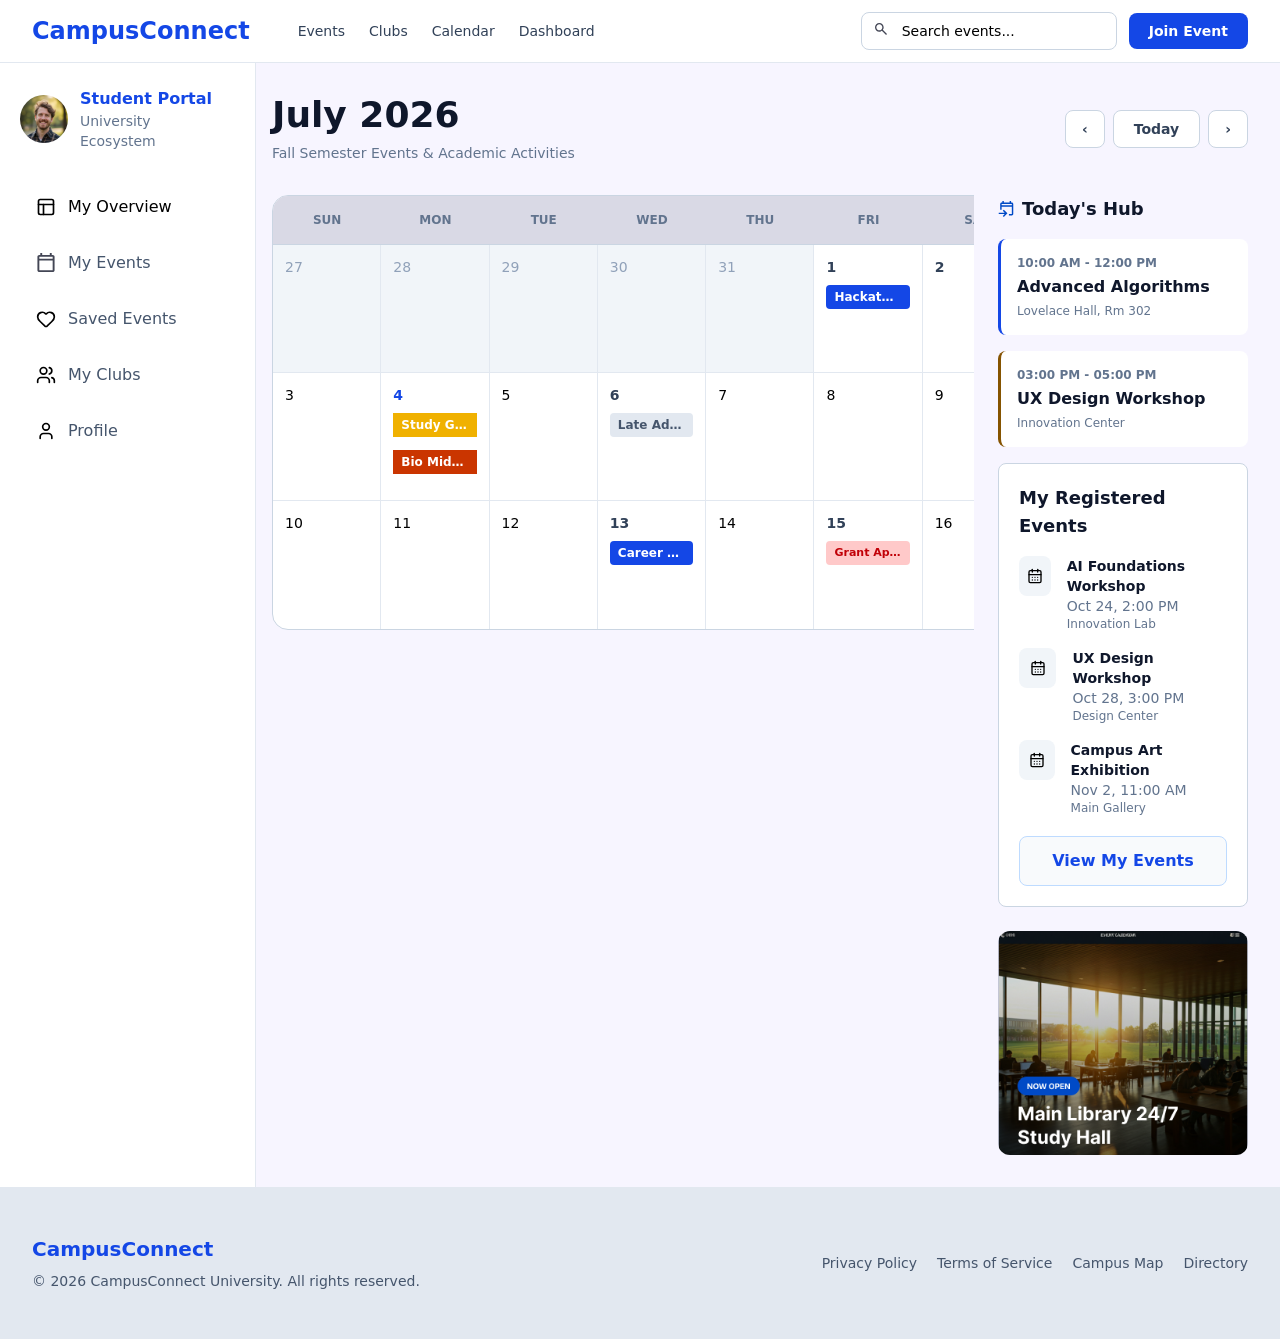
==== src/pages/calendar.html @ 2616df77 "event calendar page UI" ====
<!DOCTYPE html>
<html lang="en">
<head>
    <meta charset="UTF-8">
    <meta name="viewport" content="width=device-width, initial-scale=1.0">
    <link rel="stylesheet" href="../output.css"/>
    <title>Document</title>
</head>
<body>
    <header class="border-b border-slate-200 bg-white">
        <nav class="mx-auto min-w-screen flex items-center justify-between px-8 py-3 sm:px-6 lg:px-8">
            <div class="flex gap-12 items-center">
                <button class="rounded-lg p-2 text-3xl text-slate-900 hover:bg-slate-100 lg:hidden">
                  ☰
                </button>
                <a href="" class="text-2xl font-bold text-blue-700">CampusConnect</a>
                <ul class="hidden md:flex gap-6 items-center">
                    <li><a href="./events.html" class="text-sm font-medium text-slate-700 hover:text-blue-700 ">Events</a></li>
                    <li><a href="./clubs.html" class="text-sm font-medium text-slate-700 hover:text-blue-700">Clubs</a></li>
                    <li><a href="./calendar.html" class="text-sm font-medium text-slate-700 hover:text-blue-700">Calendar</a></li>
                    <li><a href="./dashboard.html" class="text-sm font-medium text-slate-700 hover:text-blue-700">Dashboard</a></li>
                </ul>
                 
            </div>
            <div class="hidden items-center gap-3 lg:flex">
                <div class="relative">
                    <img src="../img/icons/search.svg" alt="search icon" class="absolute left-3 top-1/2 h-4 w-4 -translate-y-1/2"/>
                    <input type="text" placeholder="Search events..." class="w-64 rounded-lg border border-slate-300 py-2 pl-10 pr-4 text-sm outline-none focus:border-blue-700"/>
                </div>
                <a href="./register-event.html" class="rounded-lg bg-blue-700 px-5 py-2 text-sm font-semibold text-white hover:bg-blue-800">
                  Join Event
                </a>
            </div>         
        </nav>
    </header>
    <main class="bg-[#F7F5FF]">
        <div class="grid min-h-screen grid-cols-1 lg:grid-cols-[240px_1fr]">
            <aside class="hidden w-64 min-h-screen border-r border-slate-200 bg-white px-5 py-6 lg:block">
             <div class="flex items-center gap-3">
               <img src="../img/avatar.png" alt="Student avatar" class="h-12 w-12 rounded-full object-cover"/>
           
               <div>
                 <h3 class="font-bold text-blue-700">Student Portal</h3>
                 <p class="text-sm text-slate-500">University<br/> Ecosystem</p>
               </div>
               
             </div>
             <nav class="mt-8 space-y-2">
              <a href="./dashboard.html" class="flex items-center gap-3 rounded-lg  px-4 py-3 font-medium hover:bg-blue-50 hover:text-blue-700">
                <img src="../img/icons/overview-black.svg" alt="Overview" class="h-5 w-5"/>
                My Overview
              </a>
              <a href="./events.html" class="flex items-center gap-3 rounded-lg px-4 py-3 font-medium text-slate-600 hover:bg-blue-50 hover:text-blue-700">
                <img src="../img/icons/calendar.svg" alt="calendar" class="h-5 w-5"/>
                My Events
              </a>
              <a href="#" class="flex items-center gap-3 rounded-lg px-4 py-3 font-medium text-slate-600 hover:bg-blue-50 hover:text-blue-700">
                <img src="../img/icons/heart.svg" alt="heart" class="h-5 w-5"/>
                Saved Events
              </a>
              <a href="./clubs.html" class="flex items-center gap-3 rounded-lg px-4 py-3 font-medium text-slate-600 hover:bg-blue-50 hover:text-blue-700">
                <img src="../img/icons/users.svg" alt="users" class="h-5 w-5"/>
                My Clubs
              </a>
              <a href="#" class="flex items-center gap-3 rounded-lg px-4 py-3 font-medium text-slate-600 hover:bg-blue-50 hover:text-blue-700">
                <img src="../img/icons/user.svg" alt="users" class="h-5 w-5"/>
                Profile
              </a>
             </nav>
          </aside>  
          <section class="overflow-x-hidden px-4 py-8 sm:px-6 lg:px-8">
            <div class="mb-8 flex flex-col gap-4 lg:flex-row lg:items-center lg:justify-between">
                <div>
                    <h1 class="text-4xl font-bold text-slate-900">July 2026</h1>
                    <p class="mt-2 text-sm text-slate-500">Fall Semester Events & Academic Activities</p>
                </div>
                <div class="flex items-center gap-2 ">
                  <button class="rounded-lg border border-slate-300 bg-white px-4 py-2 text-sm font-semibold text-slate-700 hover:text-blue-700">‹</button>
                  <button class="inline-flex items-center gap-2 rounded-lg border border-slate-300 bg-white px-5 py-2 text-sm font-semibold text-slate-700 transition hover:border-blue-600 hover:text-blue-700">Today</button>
                  <button class="rounded-lg border border-slate-300 bg-white px-4 py-2 text-sm font-semibold text-slate-700 hover:text-blue-700">›</button>
                </div>
            </div>
            <!--calendar-->
            <div class="grid grid-cols-1 gap-6 xl:grid-cols-[1fr_250px]">
                <div class="overflow-x-auto">
                    <div class="min-w-[760px] overflow-hidden rounded-2xl border border-slate-300 bg-white">
                        <div class="grid grid-cols-7  border-b border-slate-300 bg-[#D9D9E5] text-center text-xs font-bold uppercase text-slate-500 text-center">
                        <div class="py-4">SUN</div>
                        <div class="py-4">MON</div>
                        <div class="py-4">TUE</div>
                        <div class="py-4">WED</div>
                        <div class="py-4">THU</div>
                        <div class="py-4">FRI</div>
                        <div class="py-4">SAT</div>
                    </div>
                    <div class="grid grid-cols-7">
                        <div class="min-h-24 sm:min-h-28 lg:min-h-32  border-b border-r border-slate-200 bg-slate-100 p-3 text-sm text-slate-400">27</div>
                        <div class="min-h-24 sm:min-h-28 lg:min-h-32  border-b border-r border-slate-200 bg-slate-100 p-3 text-sm text-slate-400">28</div>
                        <div class="min-h-24 sm:min-h-28 lg:min-h-32min-h-24 sm:min-h-28 lg:min-h-32 border-b border-r border-slate-200 bg-slate-100 p-3 text-sm text-slate-400">29</div>
                        <div class="min-h-24 sm:min-h-28 lg:min-h-32  border-b border-r border-slate-200 bg-slate-100 p-3 text-sm text-slate-400">30</div>
                        <div class="min-h-24 sm:min-h-28 lg:min-h-32  border-b border-r border-slate-200 bg-slate-100 p-3 text-sm text-slate-400">31</div>
                        <div class="min-h-24 sm:min-h-28 lg:min-h-32  border-b border-r border-slate-200 p-3 text-sm">
                            <p class="font-semibold text-slate-700">1</p>
                            <span class="mt-2 inline-block max-w-full truncate block rounded bg-blue-700 px-2 py-1 text-xs font-semibold text-white">
                              Hackathon Start
                            </span>
                        </div>
                        <div class="min-h-28  border-b border-slate-200 p-3 text-sm">
                            <p class="font-semibold text-slate-700">2</p>
                        </div>
                        <div class="min-h-24 sm:min-h-28 lg:min-h-32  border-b border-r border-slate-200 p-3 text-sm">3</div>
                        <div class="min-h-24 sm:min-h-28 lg:min-h-32  border-b border-r border-slate-200 p-3 text-sm">
                            <p class="font-semibold text-blue-700">4</p>
                            <span class="mt-2 inline-block max-w-full truncate bg-yellow-500 px-2 py-1 text-xs font-semibold text-white">Study Group</span>
                            <span class="mt-2 inline-block max-w-full truncate bg-orange-700 px-2 py-1 text-xs font-semibold text-white">Bio Midterm</span>
                        </div>
                         <div class="min-h-24 sm:min-h-28 lg:min-h-32  border-b border-r border-slate-200 p-3 text-sm">5</div>
                         <div class="min-h-24 sm:min-h-28 lg:min-h-32  border-b border-r border-slate-200 p-3 text-sm">
                            <p class="font-semibold text-slate-700">6</p>
                            <span class="mt-2 inline-block max-w-full truncate rounded bg-slate-200 px-2 py-1 text-xs font-semibold text-slate-600">Late Add Deadline</span>
                         </div>
                         <div class="min-h-24 sm:min-h-28 lg:min-h-32 border-b border-r border-slate-200 p-3 text-sm">7</div>
                         <div class="min-h-24 sm:min-h-28 lg:min-h-32min-h-24 sm:min-h-28 lg:min-h-32min-h-24 sm:min-h-28 lg:min-h-32 border-b border-r border-slate-200 p-3 text-sm">8</div>
                         <div class="min-h-24 sm:min-h-28 lg:min-h-32 border-b border-slate-200 p-3 text-sm">9</div>

                        <div class="min-h-24 sm:min-h-28 lg:min-h-32min-h-24 sm:min-h-28 lg:min-h-32 border-r border-slate-200 p-3 text-sm">10</div>
                        <div class="min-h-24 sm:min-h-28 lg:min-h-32min-h-24 sm:min-h-28 lg:min-h-32 border-r border-slate-200 p-3 text-sm">11</div>
                        <div class="min-h-24 sm:min-h-28 lg:min-h-32min-h-24 sm:min-h-28 lg:min-h-32 border-r border-slate-200 p-3 text-sm">12</div>
                        <div class="min-h-24 sm:min-h-28 lg:min-h-32min-h-24 sm:min-h-28 lg:min-h-32 border-r border-slate-200 p-3 text-sm">
                          <p class="font-semibold text-slate-700">13</p>
                          <span class="mt-2 inline-block max-w-full truncate rounded bg-blue-700 px-2 py-1 text-xs font-semibold text-white">Career Fair</span>
                        </div>
                        <div class="min-h-24 sm:min-h-28 lg:min-h-32  border-r border-slate-200 p-3 text-sm">14</div>
                        <div class="min-h-24 sm:min-h-28 lg:min-h-32  border-r border-slate-200 p-3 text-sm">
                           <p class="font-semibold text-slate-700">15</p>
                           <span class="mt-2 inline-block max-w-full truncate rounded bg-red-200 px-2 py-1 text-[11px] font-semibold text-red-700">Grant App Due</span>
                        </div>
                        <div class="min-h-24 sm:min-h-28 lg:min-h-32   p-3 text-sm">16</div>
                    </div>
                    </div>
                    
                </div>
                <aside>
                    <div class="">
                        <h2 class="flex items-center gap-2 text-lg font-semibold text-slate-900">
                            <img src="../img/icons/calender-hub.svg" alt="hub" class="h-4 w-4"/>
                            Today's Hub
                        </h2>
                        <div class="mt-4 space-y-4">
                            <div class="rounded-lg border-l-3 border-blue-700 bg-white p-4">
                                <p class="text-xs font-semibold text-slate-500">10:00 AM - 12:00 PM</p>
                                <h3 class="mt-1 font-bold text-slate-900">Advanced Algorithms</h3>
                                <p class=" mt-1 text-xs  text-slate-500">Lovelace Hall, Rm 302</p>
                            </div>
                        </div>
                        <div class="mt-4 space-y-4">
                            <div class="rounded-lg border-l-3 border-[#855300] bg-white p-4">
                                <p class="text-xs font-semibold text-slate-500">03:00 PM - 05:00 PM</p>
                                <h3 class="mt-1 font-bold text-slate-900">UX Design Workshop</h3>
                                <p class=" mt-1 text-xs  text-slate-500">Innovation Center</p>
                            </div>
                        </div>
                    </div>
                    <div class=" mt-4 rounded-lg border border-slate-300 bg-white p-5">
                        <h2 class="text-lg font-semibold text-slate-900">My Registered Events</h2>
                        <div class="mt-4 space-y-4">
                            <div class="flex gap-4">
                                <div class="flex h-10 w-10 items-center justify-center rounded-lg bg-slate-100">
                                    <img src="../img/icons/calendar-days.svg" alt="calendar" class="h-4 w-4"/>
                                </div>
                                <div>
                                    <h3 class="font-bold text-sm text-slate-900">AI Foundations Workshop</h3>
                                    <p class="text-sm text-slate-500">Oct 24, 2:00 PM</p>
                                    <p class="text-xs text-slate-500">Innovation Lab</p>
                                </div>

                            </div>
                            <div class="flex gap-4">
                                <div class="flex h-10 w-10 items-center justify-center rounded-lg bg-slate-100">
                                    <img src="../img/icons/calendar-days.svg" alt="calendar" class="h-4 w-4"/>
                                </div>
                                <div>
                                    <h3 class="font-bold text-sm text-slate-900">UX Design Workshop</h3>
                                    <p class="text-sm text-slate-500">Oct 28, 3:00 PM</p>
                                    <p class="text-xs text-slate-500">Design Center</p>
                                </div>

                            </div>
                            <div class="flex gap-4">
                                <div class="flex h-10 w-10 items-center justify-center rounded-lg bg-slate-100">
                                    <img src="../img/icons/calendar-days.svg" alt="calendar" class="h-4 w-4"/>
                                </div>
                                <div>
                                    <h3 class="font-bold text-sm text-slate-900">Campus Art Exhibition</h3>
                                    <p class="text-sm text-slate-500">Nov 2, 11:00 AM</p>
                                    <p class="text-xs text-slate-500">Main Gallery</p>
                                </div>

                            </div>
                            <a href="./events.html" class="mt-5 block rounded-lg border border-blue-200 bg-slate-50 py-3 text-center font-bold text-blue-700 transition hover:bg-blue-100">
                              View My Events
                            </a>

                        </div>
                        

                    </div>
                    <div class="mt-6">
                        <img src="../img/Campus Visual.png" alt="campus visual" class="h-48 w-full rounded-xl object-cover sm:h-56"/>
                    </div>

                </aside>

            </div>
        </section>   
        </div>
        
    </main>
    <footer class="bg-slate-200">
        <div class="flex flex-col gap-4 px-8 py-12 sm:px-6 lg:flex-row lg:items-center lg:justify-between lg:px-8">
          <div>
              <h2 class="text-xl font-bold text-blue-700">
                CampusConnect
              </h2>

              <p class="mt-2 text-sm text-slate-600">
                © 2026 CampusConnect University. All rights reserved.
              </p>
          </div>

          <div class="flex flex-wrap gap-5 text-sm text-slate-600">
            <a href="#" class="hover:text-blue-700">Privacy Policy</a>
            <a href="#" class="hover:text-blue-700">Terms of Service</a>
            <a href="#" class="hover:text-blue-700">Campus Map</a>
            <a href="#" class="hover:text-blue-700">Directory</a>
          </div>

        </div>
    
    </footer>
</body>
</html>
---- src/output.css ----
/*! tailwindcss v4.3.1 | MIT License | https://tailwindcss.com */
@layer properties;
@layer theme, base, components, utilities;
@layer theme {
  :root, :host {
    --font-sans: ui-sans-serif, system-ui, sans-serif, "Apple Color Emoji",
      "Segoe UI Emoji", "Segoe UI Symbol", "Noto Color Emoji";
    --font-mono: ui-monospace, SFMono-Regular, Menlo, Monaco, Consolas, "Liberation Mono",
      "Courier New", monospace;
    --color-red-200: oklch(88.5% 0.062 18.334);
    --color-red-700: oklch(50.5% 0.213 27.518);
    --color-orange-100: oklch(95.4% 0.038 75.164);
    --color-orange-400: oklch(75% 0.183 55.934);
    --color-orange-700: oklch(55.3% 0.195 38.402);
    --color-yellow-100: oklch(97.3% 0.071 103.193);
    --color-yellow-400: oklch(85.2% 0.199 91.936);
    --color-yellow-500: oklch(79.5% 0.184 86.047);
    --color-blue-50: oklch(97% 0.014 254.604);
    --color-blue-100: oklch(93.2% 0.032 255.585);
    --color-blue-200: oklch(88.2% 0.059 254.128);
    --color-blue-500: oklch(62.3% 0.214 259.815);
    --color-blue-600: oklch(54.6% 0.245 262.881);
    --color-blue-700: oklch(48.8% 0.243 264.376);
    --color-blue-800: oklch(42.4% 0.199 265.638);
    --color-violet-500: oklch(60.6% 0.25 292.717);
    --color-violet-700: oklch(49.1% 0.27 292.581);
    --color-slate-50: oklch(98.4% 0.003 247.858);
    --color-slate-100: oklch(96.8% 0.007 247.896);
    --color-slate-200: oklch(92.9% 0.013 255.508);
    --color-slate-300: oklch(86.9% 0.022 252.894);
    --color-slate-400: oklch(70.4% 0.04 256.788);
    --color-slate-500: oklch(55.4% 0.046 257.417);
    --color-slate-600: oklch(44.6% 0.043 257.281);
    --color-slate-700: oklch(37.2% 0.044 257.287);
    --color-slate-800: oklch(27.9% 0.041 260.031);
    --color-slate-900: oklch(20.8% 0.042 265.755);
    --color-slate-950: oklch(12.9% 0.042 264.695);
    --color-black: #000;
    --color-white: #fff;
    --spacing: 0.25rem;
    --container-xs: 20rem;
    --container-sm: 24rem;
    --container-md: 28rem;
    --container-xl: 36rem;
    --container-2xl: 42rem;
    --container-3xl: 48rem;
    --container-4xl: 56rem;
    --container-5xl: 64rem;
    --container-7xl: 80rem;
    --text-xs: 0.75rem;
    --text-xs--line-height: calc(1 / 0.75);
    --text-sm: 0.875rem;
    --text-sm--line-height: calc(1.25 / 0.875);
    --text-base: 1rem;
    --text-base--line-height: calc(1.5 / 1);
    --text-lg: 1.125rem;
    --text-lg--line-height: calc(1.75 / 1.125);
    --text-xl: 1.25rem;
    --text-xl--line-height: calc(1.75 / 1.25);
    --text-2xl: 1.5rem;
    --text-2xl--line-height: calc(2 / 1.5);
    --text-3xl: 1.875rem;
    --text-3xl--line-height: calc(2.25 / 1.875);
    --text-4xl: 2.25rem;
    --text-4xl--line-height: calc(2.5 / 2.25);
    --text-5xl: 3rem;
    --text-5xl--line-height: 1;
    --text-6xl: 3.75rem;
    --text-6xl--line-height: 1;
    --font-weight-medium: 500;
    --font-weight-semibold: 600;
    --font-weight-bold: 700;
    --tracking-widest: 0.1em;
    --leading-tight: 1.25;
    --leading-snug: 1.375;
    --radius-md: 0.375rem;
    --radius-lg: 0.5rem;
    --radius-xl: 0.75rem;
    --radius-2xl: 1rem;
    --radius-3xl: 1.5rem;
    --shadow-md: 0 4px 6px -1px rgb(0 0 0 / 0.1), 0 2px 4px -2px rgb(0 0 0 / 0.1);
    --default-transition-duration: 150ms;
    --default-transition-timing-function: cubic-bezier(0.4, 0, 0.2, 1);
    --default-font-family: var(--font-sans);
    --default-mono-font-family: var(--font-mono);
  }
}
@layer base {
  *, ::after, ::before, ::backdrop, ::file-selector-button {
    box-sizing: border-box;
    margin: 0;
    padding: 0;
    border: 0 solid;
  }
  html, :host {
    line-height: 1.5;
    -webkit-text-size-adjust: 100%;
    tab-size: 4;
    font-family: var(--default-font-family, ui-sans-serif, system-ui, sans-serif, "Apple Color Emoji", "Segoe UI Emoji", "Segoe UI Symbol", "Noto Color Emoji");
    font-feature-settings: var(--default-font-feature-settings, normal);
    font-variation-settings: var(--default-font-variation-settings, normal);
    -webkit-tap-highlight-color: transparent;
  }
  hr {
    height: 0;
    color: inherit;
    border-top-width: 1px;
  }
  abbr:where([title]) {
    -webkit-text-decoration: underline dotted;
    text-decoration: underline dotted;
  }
  h1, h2, h3, h4, h5, h6 {
    font-size: inherit;
    font-weight: inherit;
  }
  a {
    color: inherit;
    -webkit-text-decoration: inherit;
    text-decoration: inherit;
  }
  b, strong {
    font-weight: bolder;
  }
  code, kbd, samp, pre {
    font-family: var(--default-mono-font-family, ui-monospace, SFMono-Regular, Menlo, Monaco, Consolas, "Liberation Mono", "Courier New", monospace);
    font-feature-settings: var(--default-mono-font-feature-settings, normal);
    font-variation-settings: var(--default-mono-font-variation-settings, normal);
    font-size: 1em;
  }
  small {
    font-size: 80%;
  }
  sub, sup {
    font-size: 75%;
    line-height: 0;
    position: relative;
    vertical-align: baseline;
  }
  sub {
    bottom: -0.25em;
  }
  sup {
    top: -0.5em;
  }
  table {
    text-indent: 0;
    border-color: inherit;
    border-collapse: collapse;
  }
  :-moz-focusring {
    outline: auto;
  }
  progress {
    vertical-align: baseline;
  }
  summary {
    display: list-item;
  }
  ol, ul, menu {
    list-style: none;
  }
  img, svg, video, canvas, audio, iframe, embed, object {
    display: block;
    vertical-align: middle;
  }
  img, video {
    max-width: 100%;
    height: auto;
  }
  button, input, select, optgroup, textarea, ::file-selector-button {
    font: inherit;
    font-feature-settings: inherit;
    font-variation-settings: inherit;
    letter-spacing: inherit;
    color: inherit;
    border-radius: 0;
    background-color: transparent;
    opacity: 1;
  }
  :where(select:is([multiple], [size])) optgroup {
    font-weight: bolder;
  }
  :where(select:is([multiple], [size])) optgroup option {
    padding-inline-start: 20px;
  }
  ::file-selector-button {
    margin-inline-end: 4px;
  }
  ::placeholder {
    opacity: 1;
  }
  @supports (not (-webkit-appearance: -apple-pay-button))  or (contain-intrinsic-size: 1px) {
    ::placeholder {
      color: currentcolor;
      @supports (color: color-mix(in lab, red, red)) {
        color: color-mix(in oklab, currentcolor 50%, transparent);
      }
    }
  }
  textarea {
    resize: vertical;
  }
  ::-webkit-search-decoration {
    -webkit-appearance: none;
  }
  ::-webkit-date-and-time-value {
    min-height: 1lh;
    text-align: inherit;
  }
  ::-webkit-datetime-edit {
    display: inline-flex;
  }
  ::-webkit-datetime-edit-fields-wrapper {
    padding: 0;
  }
  ::-webkit-datetime-edit, ::-webkit-datetime-edit-year-field, ::-webkit-datetime-edit-month-field, ::-webkit-datetime-edit-day-field, ::-webkit-datetime-edit-hour-field, ::-webkit-datetime-edit-minute-field, ::-webkit-datetime-edit-second-field, ::-webkit-datetime-edit-millisecond-field, ::-webkit-datetime-edit-meridiem-field {
    padding-block: 0;
  }
  ::-webkit-calendar-picker-indicator {
    line-height: 1;
  }
  :-moz-ui-invalid {
    box-shadow: none;
  }
  button, input:where([type="button"], [type="reset"], [type="submit"]), ::file-selector-button {
    appearance: button;
  }
  ::-webkit-inner-spin-button, ::-webkit-outer-spin-button {
    height: auto;
  }
  [hidden]:where(:not([hidden="until-found"])) {
    display: none !important;
  }
}
@layer utilities {
  .absolute {
    position: absolute;
  }
  .relative {
    position: relative;
  }
  .top-1 {
    top: var(--spacing);
  }
  .top-1\/2 {
    top: calc(1 / 2 * 100%);
  }
  .top-4 {
    top: calc(var(--spacing) * 4);
  }
  .top-5 {
    top: calc(var(--spacing) * 5);
  }
  .top-7 {
    top: calc(var(--spacing) * 7);
  }
  .right-4 {
    right: calc(var(--spacing) * 4);
  }
  .left-3 {
    left: calc(var(--spacing) * 3);
  }
  .left-4 {
    left: calc(var(--spacing) * 4);
  }
  .left-5 {
    left: calc(var(--spacing) * 5);
  }
  .col-span-2 {
    grid-column: span 2 / span 2;
  }
  .mx-auto {
    margin-inline: auto;
  }
  .my-8 {
    margin-block: calc(var(--spacing) * 8);
  }
  .my-10 {
    margin-block: calc(var(--spacing) * 10);
  }
  .mt-1 {
    margin-top: var(--spacing);
  }
  .mt-2 {
    margin-top: calc(var(--spacing) * 2);
  }
  .mt-3 {
    margin-top: calc(var(--spacing) * 3);
  }
  .mt-4 {
    margin-top: calc(var(--spacing) * 4);
  }
  .mt-5 {
    margin-top: calc(var(--spacing) * 5);
  }
  .mt-6 {
    margin-top: calc(var(--spacing) * 6);
  }
  .mt-8 {
    margin-top: calc(var(--spacing) * 8);
  }
  .mt-10 {
    margin-top: calc(var(--spacing) * 10);
  }
  .mt-12 {
    margin-top: calc(var(--spacing) * 12);
  }
  .mt-16 {
    margin-top: calc(var(--spacing) * 16);
  }
  .mt-20 {
    margin-top: calc(var(--spacing) * 20);
  }
  .mb-2 {
    margin-bottom: calc(var(--spacing) * 2);
  }
  .mb-8 {
    margin-bottom: calc(var(--spacing) * 8);
  }
  .ml-2 {
    margin-left: calc(var(--spacing) * 2);
  }
  .ml-3 {
    margin-left: calc(var(--spacing) * 3);
  }
  .ml-60 {
    margin-left: calc(var(--spacing) * 60);
  }
  .line-clamp-2 {
    overflow: hidden;
    display: -webkit-box;
    -webkit-box-orient: vertical;
    -webkit-line-clamp: 2;
  }
  .block {
    display: block;
  }
  .flex {
    display: flex;
  }
  .grid {
    display: grid;
  }
  .hidden {
    display: none;
  }
  .inline {
    display: inline;
  }
  .inline-block {
    display: inline-block;
  }
  .inline-flex {
    display: inline-flex;
  }
  .table {
    display: table;
  }
  .h-3 {
    height: calc(var(--spacing) * 3);
  }
  .h-4 {
    height: calc(var(--spacing) * 4);
  }
  .h-5 {
    height: calc(var(--spacing) * 5);
  }
  .h-6 {
    height: calc(var(--spacing) * 6);
  }
  .h-7 {
    height: calc(var(--spacing) * 7);
  }
  .h-8 {
    height: calc(var(--spacing) * 8);
  }
  .h-10 {
    height: calc(var(--spacing) * 10);
  }
  .h-11 {
    height: calc(var(--spacing) * 11);
  }
  .h-12 {
    height: calc(var(--spacing) * 12);
  }
  .h-14 {
    height: calc(var(--spacing) * 14);
  }
  .h-16 {
    height: calc(var(--spacing) * 16);
  }
  .h-20 {
    height: calc(var(--spacing) * 20);
  }
  .h-44 {
    height: calc(var(--spacing) * 44);
  }
  .h-48 {
    height: calc(var(--spacing) * 48);
  }
  .h-56 {
    height: calc(var(--spacing) * 56);
  }
  .h-64 {
    height: calc(var(--spacing) * 64);
  }
  .h-\[450px\] {
    height: 450px;
  }
  .h-full {
    height: 100%;
  }
  .h-px {
    height: 1px;
  }
  .min-h-2 {
    min-height: calc(var(--spacing) * 2);
  }
  .min-h-3 {
    min-height: calc(var(--spacing) * 3);
  }
  .min-h-24 {
    min-height: calc(var(--spacing) * 24);
  }
  .min-h-28 {
    min-height: calc(var(--spacing) * 28);
  }
  .min-h-30 {
    min-height: calc(var(--spacing) * 30);
  }
  .min-h-screen {
    min-height: 100vh;
  }
  .w-3 {
    width: calc(var(--spacing) * 3);
  }
  .w-4 {
    width: calc(var(--spacing) * 4);
  }
  .w-5 {
    width: calc(var(--spacing) * 5);
  }
  .w-6 {
    width: calc(var(--spacing) * 6);
  }
  .w-7 {
    width: calc(var(--spacing) * 7);
  }
  .w-8 {
    width: calc(var(--spacing) * 8);
  }
  .w-10 {
    width: calc(var(--spacing) * 10);
  }
  .w-11 {
    width: calc(var(--spacing) * 11);
  }
  .w-12 {
    width: calc(var(--spacing) * 12);
  }
  .w-14 {
    width: calc(var(--spacing) * 14);
  }
  .w-16 {
    width: calc(var(--spacing) * 16);
  }
  .w-20 {
    width: calc(var(--spacing) * 20);
  }
  .w-64 {
    width: calc(var(--spacing) * 64);
  }
  .w-72 {
    width: calc(var(--spacing) * 72);
  }
  .w-auto {
    width: auto;
  }
  .w-fit {
    width: fit-content;
  }
  .w-full {
    width: 100%;
  }
  .max-w-2xl {
    max-width: var(--container-2xl);
  }
  .max-w-3xl {
    max-width: var(--container-3xl);
  }
  .max-w-5xl {
    max-width: var(--container-5xl);
  }
  .max-w-7xl {
    max-width: var(--container-7xl);
  }
  .max-w-full {
    max-width: 100%;
  }
  .max-w-md {
    max-width: var(--container-md);
  }
  .max-w-sm {
    max-width: var(--container-sm);
  }
  .max-w-xl {
    max-width: var(--container-xl);
  }
  .max-w-xs {
    max-width: var(--container-xs);
  }
  .min-w-30 {
    min-width: calc(var(--spacing) * 30);
  }
  .min-w-32 {
    min-width: calc(var(--spacing) * 32);
  }
  .min-w-35 {
    min-width: calc(var(--spacing) * 35);
  }
  .min-w-\[760px\] {
    min-width: 760px;
  }
  .min-w-screen {
    min-width: 100vw;
  }
  .flex-1 {
    flex: 1;
  }
  .flex-shrink {
    flex-shrink: 1;
  }
  .shrink-0 {
    flex-shrink: 0;
  }
  .border-collapse {
    border-collapse: collapse;
  }
  .-translate-y-1 {
    --tw-translate-y: calc(var(--spacing) * -1);
    translate: var(--tw-translate-x) var(--tw-translate-y);
  }
  .-translate-y-1\/2 {
    --tw-translate-y: calc(calc(1 / 2 * 100%) * -1);
    translate: var(--tw-translate-x) var(--tw-translate-y);
  }
  .transform {
    transform: var(--tw-rotate-x,) var(--tw-rotate-y,) var(--tw-rotate-z,) var(--tw-skew-x,) var(--tw-skew-y,);
  }
  .cursor-pointer {
    cursor: pointer;
  }
  .resize {
    resize: both;
  }
  .resize-none {
    resize: none;
  }
  .grid-cols-1 {
    grid-template-columns: repeat(1, minmax(0, 1fr));
  }
  .grid-cols-2 {
    grid-template-columns: repeat(2, minmax(0, 1fr));
  }
  .grid-cols-7 {
    grid-template-columns: repeat(7, minmax(0, 1fr));
  }
  .flex-col {
    flex-direction: column;
  }
  .flex-row {
    flex-direction: row;
  }
  .flex-wrap {
    flex-wrap: wrap;
  }
  .items-center {
    align-items: center;
  }
  .items-start {
    align-items: flex-start;
  }
  .justify-between {
    justify-content: space-between;
  }
  .justify-center {
    justify-content: center;
  }
  .gap-1 {
    gap: var(--spacing);
  }
  .gap-2 {
    gap: calc(var(--spacing) * 2);
  }
  .gap-3 {
    gap: calc(var(--spacing) * 3);
  }
  .gap-4 {
    gap: calc(var(--spacing) * 4);
  }
  .gap-5 {
    gap: calc(var(--spacing) * 5);
  }
  .gap-6 {
    gap: calc(var(--spacing) * 6);
  }
  .gap-12 {
    gap: calc(var(--spacing) * 12);
  }
  .space-y-2 {
    :where(& > :not(:last-child)) {
      --tw-space-y-reverse: 0;
      margin-block-start: calc(calc(var(--spacing) * 2) * var(--tw-space-y-reverse));
      margin-block-end: calc(calc(var(--spacing) * 2) * calc(1 - var(--tw-space-y-reverse)));
    }
  }
  .space-y-3 {
    :where(& > :not(:last-child)) {
      --tw-space-y-reverse: 0;
      margin-block-start: calc(calc(var(--spacing) * 3) * var(--tw-space-y-reverse));
      margin-block-end: calc(calc(var(--spacing) * 3) * calc(1 - var(--tw-space-y-reverse)));
    }
  }
  .space-y-4 {
    :where(& > :not(:last-child)) {
      --tw-space-y-reverse: 0;
      margin-block-start: calc(calc(var(--spacing) * 4) * var(--tw-space-y-reverse));
      margin-block-end: calc(calc(var(--spacing) * 4) * calc(1 - var(--tw-space-y-reverse)));
    }
  }
  .space-y-5 {
    :where(& > :not(:last-child)) {
      --tw-space-y-reverse: 0;
      margin-block-start: calc(calc(var(--spacing) * 5) * var(--tw-space-y-reverse));
      margin-block-end: calc(calc(var(--spacing) * 5) * calc(1 - var(--tw-space-y-reverse)));
    }
  }
  .space-y-6 {
    :where(& > :not(:last-child)) {
      --tw-space-y-reverse: 0;
      margin-block-start: calc(calc(var(--spacing) * 6) * var(--tw-space-y-reverse));
      margin-block-end: calc(calc(var(--spacing) * 6) * calc(1 - var(--tw-space-y-reverse)));
    }
  }
  .divide-y {
    :where(& > :not(:last-child)) {
      --tw-divide-y-reverse: 0;
      border-bottom-style: var(--tw-border-style);
      border-top-style: var(--tw-border-style);
      border-top-width: calc(1px * var(--tw-divide-y-reverse));
      border-bottom-width: calc(1px * calc(1 - var(--tw-divide-y-reverse)));
    }
  }
  .divide-y-4 {
    :where(& > :not(:last-child)) {
      --tw-divide-y-reverse: 0;
      border-bottom-style: var(--tw-border-style);
      border-top-style: var(--tw-border-style);
      border-top-width: calc(4px * var(--tw-divide-y-reverse));
      border-bottom-width: calc(4px * calc(1 - var(--tw-divide-y-reverse)));
    }
  }
  .divide-slate-200 {
    :where(& > :not(:last-child)) {
      border-color: var(--color-slate-200);
    }
  }
  .truncate {
    overflow: hidden;
    text-overflow: ellipsis;
    white-space: nowrap;
  }
  .overflow-hidden {
    overflow: hidden;
  }
  .overflow-x-auto {
    overflow-x: auto;
  }
  .overflow-x-hidden {
    overflow-x: hidden;
  }
  .rounded {
    border-radius: 0.25rem;
  }
  .rounded-2xl {
    border-radius: var(--radius-2xl);
  }
  .rounded-3xl {
    border-radius: var(--radius-3xl);
  }
  .rounded-full {
    border-radius: calc(infinity * 1px);
  }
  .rounded-lg {
    border-radius: var(--radius-lg);
  }
  .rounded-md {
    border-radius: var(--radius-md);
  }
  .rounded-xl {
    border-radius: var(--radius-xl);
  }
  .border {
    border-style: var(--tw-border-style);
    border-width: 1px;
  }
  .border-2 {
    border-style: var(--tw-border-style);
    border-width: 2px;
  }
  .border-t {
    border-top-style: var(--tw-border-style);
    border-top-width: 1px;
  }
  .border-r {
    border-right-style: var(--tw-border-style);
    border-right-width: 1px;
  }
  .border-b {
    border-bottom-style: var(--tw-border-style);
    border-bottom-width: 1px;
  }
  .border-b-700 {
    border-bottom-style: var(--tw-border-style);
    border-bottom-width: 700px;
  }
  .border-l-1 {
    border-left-style: var(--tw-border-style);
    border-left-width: 1px;
  }
  .border-l-3 {
    border-left-style: var(--tw-border-style);
    border-left-width: 3px;
  }
  .border-l-4 {
    border-left-style: var(--tw-border-style);
    border-left-width: 4px;
  }
  .border-\[\#855300\] {
    border-color: #855300;
  }
  .border-\[\#\] {
    border-color: #;
  }
  .border-blue-200 {
    border-color: var(--color-blue-200);
  }
  .border-blue-700 {
    border-color: var(--color-blue-700);
  }
  .border-slate-200 {
    border-color: var(--color-slate-200);
  }
  .border-slate-300 {
    border-color: var(--color-slate-300);
  }
  .border-slate-700 {
    border-color: var(--color-slate-700);
  }
  .border-white {
    border-color: var(--color-white);
  }
  .border-white\/20 {
    border-color: color-mix(in srgb, #fff 20%, transparent);
    @supports (color: color-mix(in lab, red, red)) {
      border-color: color-mix(in oklab, var(--color-white) 20%, transparent);
    }
  }
  .bg-\[\#BC4800\] {
    background-color: #BC4800;
  }
  .bg-\[\#C3C6D7\] {
    background-color: #C3C6D7;
  }
  .bg-\[\#D9D9E5\] {
    background-color: #D9D9E5;
  }
  .bg-\[\#F7F5FF\] {
    background-color: #F7F5FF;
  }
  .bg-\[\#F7\] {
    background-color: #F7;
  }
  .bg-\[\#FAF8FF\] {
    background-color: #FAF8FF;
  }
  .bg-\[\#FFEDD5\] {
    background-color: #FFEDD5;
  }
  .bg-\[\#F\] {
    background-color: #F;
  }
  .bg-\[\#\] {
    background-color: #;
  }
  .bg-\[C3C6D7\] {
    background-color: C3C6D7;
  }
  .bg-black {
    background-color: var(--color-black);
  }
  .bg-blue-50 {
    background-color: var(--color-blue-50);
  }
  .bg-blue-100 {
    background-color: var(--color-blue-100);
  }
  .bg-blue-700 {
    background-color: var(--color-blue-700);
  }
  .bg-orange-100 {
    background-color: var(--color-orange-100);
  }
  .bg-orange-400 {
    background-color: var(--color-orange-400);
  }
  .bg-orange-700 {
    background-color: var(--color-orange-700);
  }
  .bg-red-200 {
    background-color: var(--color-red-200);
  }
  .bg-slate-50 {
    background-color: var(--color-slate-50);
  }
  .bg-slate-100 {
    background-color: var(--color-slate-100);
  }
  .bg-slate-200 {
    background-color: var(--color-slate-200);
  }
  .bg-slate-300 {
    background-color: var(--color-slate-300);
  }
  .bg-white {
    background-color: var(--color-white);
  }
  .bg-white\/10 {
    background-color: color-mix(in srgb, #fff 10%, transparent);
    @supports (color: color-mix(in lab, red, red)) {
      background-color: color-mix(in oklab, var(--color-white) 10%, transparent);
    }
  }
  .bg-white\/40 {
    background-color: color-mix(in srgb, #fff 40%, transparent);
    @supports (color: color-mix(in lab, red, red)) {
      background-color: color-mix(in oklab, var(--color-white) 40%, transparent);
    }
  }
  .bg-yellow-100 {
    background-color: var(--color-yellow-100);
  }
  .bg-yellow-500 {
    background-color: var(--color-yellow-500);
  }
  .bg-gradient-to-br {
    --tw-gradient-position: to bottom right in oklab;
    background-image: linear-gradient(var(--tw-gradient-stops));
  }
  .from-blue-700 {
    --tw-gradient-from: var(--color-blue-700);
    --tw-gradient-stops: var(--tw-gradient-via-stops, var(--tw-gradient-position), var(--tw-gradient-from) var(--tw-gradient-from-position), var(--tw-gradient-to) var(--tw-gradient-to-position));
  }
  .to-blue-500 {
    --tw-gradient-to: var(--color-blue-500);
    --tw-gradient-stops: var(--tw-gradient-via-stops, var(--tw-gradient-position), var(--tw-gradient-from) var(--tw-gradient-from-position), var(--tw-gradient-to) var(--tw-gradient-to-position));
  }
  .object-cover {
    object-fit: cover;
  }
  .p-1 {
    padding: var(--spacing);
  }
  .p-2 {
    padding: calc(var(--spacing) * 2);
  }
  .p-3 {
    padding: calc(var(--spacing) * 3);
  }
  .p-4 {
    padding: calc(var(--spacing) * 4);
  }
  .p-5 {
    padding: calc(var(--spacing) * 5);
  }
  .p-6 {
    padding: calc(var(--spacing) * 6);
  }
  .p-8 {
    padding: calc(var(--spacing) * 8);
  }
  .px-2 {
    padding-inline: calc(var(--spacing) * 2);
  }
  .px-3 {
    padding-inline: calc(var(--spacing) * 3);
  }
  .px-4 {
    padding-inline: calc(var(--spacing) * 4);
  }
  .px-5 {
    padding-inline: calc(var(--spacing) * 5);
  }
  .px-6 {
    padding-inline: calc(var(--spacing) * 6);
  }
  .px-8 {
    padding-inline: calc(var(--spacing) * 8);
  }
  .px-10 {
    padding-inline: calc(var(--spacing) * 10);
  }
  .px-16 {
    padding-inline: calc(var(--spacing) * 16);
  }
  .px-17 {
    padding-inline: calc(var(--spacing) * 17);
  }
  .px-20 {
    padding-inline: calc(var(--spacing) * 20);
  }
  .px-21 {
    padding-inline: calc(var(--spacing) * 21);
  }
  .py-1 {
    padding-block: var(--spacing);
  }
  .py-2 {
    padding-block: calc(var(--spacing) * 2);
  }
  .py-3 {
    padding-block: calc(var(--spacing) * 3);
  }
  .py-4 {
    padding-block: calc(var(--spacing) * 4);
  }
  .py-6 {
    padding-block: calc(var(--spacing) * 6);
  }
  .py-8 {
    padding-block: calc(var(--spacing) * 8);
  }
  .py-12 {
    padding-block: calc(var(--spacing) * 12);
  }
  .py-16 {
    padding-block: calc(var(--spacing) * 16);
  }
  .pt-6 {
    padding-top: calc(var(--spacing) * 6);
  }
  .pr-4 {
    padding-right: calc(var(--spacing) * 4);
  }
  .pr-12 {
    padding-right: calc(var(--spacing) * 12);
  }
  .pl-10 {
    padding-left: calc(var(--spacing) * 10);
  }
  .pl-12 {
    padding-left: calc(var(--spacing) * 12);
  }
  .text-center {
    text-align: center;
  }
  .text-left {
    text-align: left;
  }
  .text-2xl {
    font-size: var(--text-2xl);
    line-height: var(--tw-leading, var(--text-2xl--line-height));
  }
  .text-3xl {
    font-size: var(--text-3xl);
    line-height: var(--tw-leading, var(--text-3xl--line-height));
  }
  .text-4xl {
    font-size: var(--text-4xl);
    line-height: var(--tw-leading, var(--text-4xl--line-height));
  }
  .text-5xl {
    font-size: var(--text-5xl);
    line-height: var(--tw-leading, var(--text-5xl--line-height));
  }
  .text-base {
    font-size: var(--text-base);
    line-height: var(--tw-leading, var(--text-base--line-height));
  }
  .text-lg {
    font-size: var(--text-lg);
    line-height: var(--tw-leading, var(--text-lg--line-height));
  }
  .text-sm {
    font-size: var(--text-sm);
    line-height: var(--tw-leading, var(--text-sm--line-height));
  }
  .text-xl {
    font-size: var(--text-xl);
    line-height: var(--tw-leading, var(--text-xl--line-height));
  }
  .text-xs {
    font-size: var(--text-xs);
    line-height: var(--tw-leading, var(--text-xs--line-height));
  }
  .text-\[11px\] {
    font-size: 11px;
  }
  .leading-6 {
    --tw-leading: calc(var(--spacing) * 6);
    line-height: calc(var(--spacing) * 6);
  }
  .leading-7 {
    --tw-leading: calc(var(--spacing) * 7);
    line-height: calc(var(--spacing) * 7);
  }
  .leading-8 {
    --tw-leading: calc(var(--spacing) * 8);
    line-height: calc(var(--spacing) * 8);
  }
  .leading-none {
    --tw-leading: 1;
    line-height: 1;
  }
  .leading-snug {
    --tw-leading: var(--leading-snug);
    line-height: var(--leading-snug);
  }
  .leading-tight {
    --tw-leading: var(--leading-tight);
    line-height: var(--leading-tight);
  }
  .font-bold {
    --tw-font-weight: var(--font-weight-bold);
    font-weight: var(--font-weight-bold);
  }
  .font-medium {
    --tw-font-weight: var(--font-weight-medium);
    font-weight: var(--font-weight-medium);
  }
  .font-semibold {
    --tw-font-weight: var(--font-weight-semibold);
    font-weight: var(--font-weight-semibold);
  }
  .tracking-widest {
    --tw-tracking: var(--tracking-widest);
    letter-spacing: var(--tracking-widest);
  }
  .text-\[\#684000\] {
    color: #684000;
  }
  .text-\[\#EA580C\] {
    color: #EA580C;
  }
  .text-\[11\] {
    color: 11;
  }
  .text-blue-100 {
    color: var(--color-blue-100);
  }
  .text-blue-500 {
    color: var(--color-blue-500);
  }
  .text-blue-700 {
    color: var(--color-blue-700);
  }
  .text-orange-700 {
    color: var(--color-orange-700);
  }
  .text-red-700 {
    color: var(--color-red-700);
  }
  .text-slate-200 {
    color: var(--color-slate-200);
  }
  .text-slate-400 {
    color: var(--color-slate-400);
  }
  .text-slate-500 {
    color: var(--color-slate-500);
  }
  .text-slate-600 {
    color: var(--color-slate-600);
  }
  .text-slate-600\/60 {
    color: color-mix(in srgb, oklch(44.6% 0.043 257.281) 60%, transparent);
    @supports (color: color-mix(in lab, red, red)) {
      color: color-mix(in oklab, var(--color-slate-600) 60%, transparent);
    }
  }
  .text-slate-700 {
    color: var(--color-slate-700);
  }
  .text-slate-800 {
    color: var(--color-slate-800);
  }
  .text-slate-900 {
    color: var(--color-slate-900);
  }
  .text-slate-950 {
    color: var(--color-slate-950);
  }
  .text-white {
    color: var(--color-white);
  }
  .text-white\/90 {
    color: color-mix(in srgb, #fff 90%, transparent);
    @supports (color: color-mix(in lab, red, red)) {
      color: color-mix(in oklab, var(--color-white) 90%, transparent);
    }
  }
  .text-yellow-400 {
    color: var(--color-yellow-400);
  }
  .text-yellow-500 {
    color: var(--color-yellow-500);
  }
  .capitalize {
    text-transform: capitalize;
  }
  .uppercase {
    text-transform: uppercase;
  }
  .italic {
    font-style: italic;
  }
  .underline {
    text-decoration-line: underline;
  }
  .shadow-lg {
    --tw-shadow: 0 10px 15px -3px var(--tw-shadow-color, rgb(0 0 0 / 0.1)), 0 4px 6px -4px var(--tw-shadow-color, rgb(0 0 0 / 0.1));
    box-shadow: var(--tw-inset-shadow), var(--tw-inset-ring-shadow), var(--tw-ring-offset-shadow), var(--tw-ring-shadow), var(--tw-shadow);
  }
  .shadow-xl {
    --tw-shadow: 0 20px 25px -5px var(--tw-shadow-color, rgb(0 0 0 / 0.1)), 0 8px 10px -6px var(--tw-shadow-color, rgb(0 0 0 / 0.1));
    box-shadow: var(--tw-inset-shadow), var(--tw-inset-ring-shadow), var(--tw-ring-offset-shadow), var(--tw-ring-shadow), var(--tw-shadow);
  }
  .shadow-slate-300 {
    --tw-shadow-color: oklch(86.9% 0.022 252.894);
    @supports (color: color-mix(in lab, red, red)) {
      --tw-shadow-color: color-mix(in oklab, var(--color-slate-300) var(--tw-shadow-alpha), transparent);
    }
  }
  .shadow-slate-300\/50 {
    --tw-shadow-color: color-mix(in srgb, oklch(86.9% 0.022 252.894) 50%, transparent);
    @supports (color: color-mix(in lab, red, red)) {
      --tw-shadow-color: color-mix(in oklab, color-mix(in oklab, var(--color-slate-300) 50%, transparent) var(--tw-shadow-alpha), transparent);
    }
  }
  .outline {
    outline-style: var(--tw-outline-style);
    outline-width: 1px;
  }
  .transition {
    transition-property: color, background-color, border-color, outline-color, text-decoration-color, fill, stroke, --tw-gradient-from, --tw-gradient-via, --tw-gradient-to, opacity, box-shadow, transform, translate, scale, rotate, filter, -webkit-backdrop-filter, backdrop-filter, display, content-visibility, overlay, pointer-events;
    transition-timing-function: var(--tw-ease, var(--default-transition-timing-function));
    transition-duration: var(--tw-duration, var(--default-transition-duration));
  }
  .duration-300 {
    --tw-duration: 300ms;
    transition-duration: 300ms;
  }
  .outline-none {
    --tw-outline-style: none;
    outline-style: none;
  }
  .hover\:-translate-y-1 {
    &:hover {
      @media (hover: hover) {
        --tw-translate-y: calc(var(--spacing) * -1);
        translate: var(--tw-translate-x) var(--tw-translate-y);
      }
    }
  }
  .hover\:border-blue-600 {
    &:hover {
      @media (hover: hover) {
        border-color: var(--color-blue-600);
      }
    }
  }
  .hover\:border-blue-700 {
    &:hover {
      @media (hover: hover) {
        border-color: var(--color-blue-700);
      }
    }
  }
  .hover\:bg-blue-50 {
    &:hover {
      @media (hover: hover) {
        background-color: var(--color-blue-50);
      }
    }
  }
  .hover\:bg-blue-100 {
    &:hover {
      @media (hover: hover) {
        background-color: var(--color-blue-100);
      }
    }
  }
  .hover\:bg-blue-200 {
    &:hover {
      @media (hover: hover) {
        background-color: var(--color-blue-200);
      }
    }
  }
  .hover\:bg-blue-700 {
    &:hover {
      @media (hover: hover) {
        background-color: var(--color-blue-700);
      }
    }
  }
  .hover\:bg-blue-800 {
    &:hover {
      @media (hover: hover) {
        background-color: var(--color-blue-800);
      }
    }
  }
  .hover\:bg-slate-100 {
    &:hover {
      @media (hover: hover) {
        background-color: var(--color-slate-100);
      }
    }
  }
  .hover\:bg-slate-300 {
    &:hover {
      @media (hover: hover) {
        background-color: var(--color-slate-300);
      }
    }
  }
  .hover\:bg-white {
    &:hover {
      @media (hover: hover) {
        background-color: var(--color-white);
      }
    }
  }
  .hover\:text-blue-700 {
    &:hover {
      @media (hover: hover) {
        color: var(--color-blue-700);
      }
    }
  }
  .hover\:text-blue-800 {
    &:hover {
      @media (hover: hover) {
        color: var(--color-blue-800);
      }
    }
  }
  .hover\:text-white {
    &:hover {
      @media (hover: hover) {
        color: var(--color-white);
      }
    }
  }
  .hover\:underline {
    &:hover {
      @media (hover: hover) {
        text-decoration-line: underline;
      }
    }
  }
  .focus\:border-blue-700 {
    &:focus {
      border-color: var(--color-blue-700);
    }
  }
  .sm\:h-56 {
    @media (width >= 40rem) {
      height: calc(var(--spacing) * 56);
    }
  }
  .sm\:min-h-28 {
    @media (width >= 40rem) {
      min-height: calc(var(--spacing) * 28);
    }
  }
  .sm\:w-auto {
    @media (width >= 40rem) {
      width: auto;
    }
  }
  .sm\:grid-cols-2 {
    @media (width >= 40rem) {
      grid-template-columns: repeat(2, minmax(0, 1fr));
    }
  }
  .sm\:flex-row {
    @media (width >= 40rem) {
      flex-direction: row;
    }
  }
  .sm\:justify-center {
    @media (width >= 40rem) {
      justify-content: center;
    }
  }
  .sm\:p-8 {
    @media (width >= 40rem) {
      padding: calc(var(--spacing) * 8);
    }
  }
  .sm\:px-6 {
    @media (width >= 40rem) {
      padding-inline: calc(var(--spacing) * 6);
    }
  }
  .sm\:px-10 {
    @media (width >= 40rem) {
      padding-inline: calc(var(--spacing) * 10);
    }
  }
  .sm\:px-12 {
    @media (width >= 40rem) {
      padding-inline: calc(var(--spacing) * 12);
    }
  }
  .sm\:text-3xl {
    @media (width >= 40rem) {
      font-size: var(--text-3xl);
      line-height: var(--tw-leading, var(--text-3xl--line-height));
    }
  }
  .sm\:text-4xl {
    @media (width >= 40rem) {
      font-size: var(--text-4xl);
      line-height: var(--tw-leading, var(--text-4xl--line-height));
    }
  }
  .sm\:text-5xl {
    @media (width >= 40rem) {
      font-size: var(--text-5xl);
      line-height: var(--tw-leading, var(--text-5xl--line-height));
    }
  }
  .sm\:text-lg {
    @media (width >= 40rem) {
      font-size: var(--text-lg);
      line-height: var(--tw-leading, var(--text-lg--line-height));
    }
  }
  .sm\:leading-8 {
    @media (width >= 40rem) {
      --tw-leading: calc(var(--spacing) * 8);
      line-height: calc(var(--spacing) * 8);
    }
  }
  .md\:col-span-2 {
    @media (width >= 48rem) {
      grid-column: span 2 / span 2;
    }
  }
  .md\:flex {
    @media (width >= 48rem) {
      display: flex;
    }
  }
  .md\:hidden {
    @media (width >= 48rem) {
      display: none;
    }
  }
  .md\:grid-cols-2 {
    @media (width >= 48rem) {
      grid-template-columns: repeat(2, minmax(0, 1fr));
    }
  }
  .md\:flex-row {
    @media (width >= 48rem) {
      flex-direction: row;
    }
  }
  .md\:items-center {
    @media (width >= 48rem) {
      align-items: center;
    }
  }
  .md\:justify-between {
    @media (width >= 48rem) {
      justify-content: space-between;
    }
  }
  .lg\:mx-0 {
    @media (width >= 64rem) {
      margin-inline: 0;
    }
  }
  .lg\:mt-0 {
    @media (width >= 64rem) {
      margin-top: 0;
    }
  }
  .lg\:block {
    @media (width >= 64rem) {
      display: block;
    }
  }
  .lg\:flex {
    @media (width >= 64rem) {
      display: flex;
    }
  }
  .lg\:hidden {
    @media (width >= 64rem) {
      display: none;
    }
  }
  .lg\:min-h-32 {
    @media (width >= 64rem) {
      min-height: calc(var(--spacing) * 32);
    }
  }
  .lg\:grid-cols-2 {
    @media (width >= 64rem) {
      grid-template-columns: repeat(2, minmax(0, 1fr));
    }
  }
  .lg\:grid-cols-3 {
    @media (width >= 64rem) {
      grid-template-columns: repeat(3, minmax(0, 1fr));
    }
  }
  .lg\:grid-cols-4 {
    @media (width >= 64rem) {
      grid-template-columns: repeat(4, minmax(0, 1fr));
    }
  }
  .lg\:grid-cols-5 {
    @media (width >= 64rem) {
      grid-template-columns: repeat(5, minmax(0, 1fr));
    }
  }
  .lg\:grid-cols-\[1fr_200px\] {
    @media (width >= 64rem) {
      grid-template-columns: 1fr 200px;
    }
  }
  .lg\:grid-cols-\[1fr_250px\] {
    @media (width >= 64rem) {
      grid-template-columns: 1fr 250px;
    }
  }
  .lg\:grid-cols-\[1fr_300px\] {
    @media (width >= 64rem) {
      grid-template-columns: 1fr 300px;
    }
  }
  .lg\:grid-cols-\[1fr_320px\] {
    @media (width >= 64rem) {
      grid-template-columns: 1fr 320px;
    }
  }
  .lg\:grid-cols-\[1fr_400px\] {
    @media (width >= 64rem) {
      grid-template-columns: 1fr 400px;
    }
  }
  .lg\:grid-cols-\[240px_1fr\] {
    @media (width >= 64rem) {
      grid-template-columns: 240px 1fr;
    }
  }
  .lg\:flex-col {
    @media (width >= 64rem) {
      flex-direction: column;
    }
  }
  .lg\:flex-row {
    @media (width >= 64rem) {
      flex-direction: row;
    }
  }
  .lg\:items-center {
    @media (width >= 64rem) {
      align-items: center;
    }
  }
  .lg\:items-end {
    @media (width >= 64rem) {
      align-items: flex-end;
    }
  }
  .lg\:items-start {
    @media (width >= 64rem) {
      align-items: flex-start;
    }
  }
  .lg\:justify-between {
    @media (width >= 64rem) {
      justify-content: space-between;
    }
  }
  .lg\:justify-center {
    @media (width >= 64rem) {
      justify-content: center;
    }
  }
  .lg\:justify-start {
    @media (width >= 64rem) {
      justify-content: flex-start;
    }
  }
  .lg\:p-10 {
    @media (width >= 64rem) {
      padding: calc(var(--spacing) * 10);
    }
  }
  .lg\:px-8 {
    @media (width >= 64rem) {
      padding-inline: calc(var(--spacing) * 8);
    }
  }
  .lg\:px-20 {
    @media (width >= 64rem) {
      padding-inline: calc(var(--spacing) * 20);
    }
  }
  .lg\:py-20 {
    @media (width >= 64rem) {
      padding-block: calc(var(--spacing) * 20);
    }
  }
  .lg\:text-left {
    @media (width >= 64rem) {
      text-align: left;
    }
  }
  .lg\:text-6xl {
    @media (width >= 64rem) {
      font-size: var(--text-6xl);
      line-height: var(--tw-leading, var(--text-6xl--line-height));
    }
  }
  .xl\:grid-cols-3 {
    @media (width >= 80rem) {
      grid-template-columns: repeat(3, minmax(0, 1fr));
    }
  }
  .xl\:grid-cols-4 {
    @media (width >= 80rem) {
      grid-template-columns: repeat(4, minmax(0, 1fr));
    }
  }
  .xl\:grid-cols-\[1fr_250px\] {
    @media (width >= 80rem) {
      grid-template-columns: 1fr 250px;
    }
  }
  .xl\:flex-row {
    @media (width >= 80rem) {
      flex-direction: row;
    }
  }
  .xl\:items-center {
    @media (width >= 80rem) {
      align-items: center;
    }
  }
}
@layer components {
  .btn-primary {
    border-radius: calc(infinity * 1px);
    background-color: var(--color-violet-500);
    padding-inline: calc(var(--spacing) * 5);
    padding-block: calc(var(--spacing) * 2);
    font-weight: var(--font-weight-semibold);
    color: var(--color-white);
    box-shadow: var(--shadow-md);
    &:hover {
      @media (hover: hover) {
        background-color: var(--color-violet-700);
      }
    }
  }
}
@property --tw-translate-x {
  syntax: "*";
  inherits: false;
  initial-value: 0;
}
@property --tw-translate-y {
  syntax: "*";
  inherits: false;
  initial-value: 0;
}
@property --tw-translate-z {
  syntax: "*";
  inherits: false;
  initial-value: 0;
}
@property --tw-rotate-x {
  syntax: "*";
  inherits: false;
}
@property --tw-rotate-y {
  syntax: "*";
  inherits: false;
}
@property --tw-rotate-z {
  syntax: "*";
  inherits: false;
}
@property --tw-skew-x {
  syntax: "*";
  inherits: false;
}
@property --tw-skew-y {
  syntax: "*";
  inherits: false;
}
@property --tw-space-y-reverse {
  syntax: "*";
  inherits: false;
  initial-value: 0;
}
@property --tw-divide-y-reverse {
  syntax: "*";
  inherits: false;
  initial-value: 0;
}
@property --tw-border-style {
  syntax: "*";
  inherits: false;
  initial-value: solid;
}
@property --tw-gradient-position {
  syntax: "*";
  inherits: false;
}
@property --tw-gradient-from {
  syntax: "<color>";
  inherits: false;
  initial-value: #0000;
}
@property --tw-gradient-via {
  syntax: "<color>";
  inherits: false;
  initial-value: #0000;
}
@property --tw-gradient-to {
  syntax: "<color>";
  inherits: false;
  initial-value: #0000;
}
@property --tw-gradient-stops {
  syntax: "*";
  inherits: false;
}
@property --tw-gradient-via-stops {
  syntax: "*";
  inherits: false;
}
@property --tw-gradient-from-position {
  syntax: "<length-percentage>";
  inherits: false;
  initial-value: 0%;
}
@property --tw-gradient-via-position {
  syntax: "<length-percentage>";
  inherits: false;
  initial-value: 50%;
}
@property --tw-gradient-to-position {
  syntax: "<length-percentage>";
  inherits: false;
  initial-value: 100%;
}
@property --tw-leading {
  syntax: "*";
  inherits: false;
}
@property --tw-font-weight {
  syntax: "*";
  inherits: false;
}
@property --tw-tracking {
  syntax: "*";
  inherits: false;
}
@property --tw-shadow {
  syntax: "*";
  inherits: false;
  initial-value: 0 0 #0000;
}
@property --tw-shadow-color {
  syntax: "*";
  inherits: false;
}
@property --tw-shadow-alpha {
  syntax: "<percentage>";
  inherits: false;
  initial-value: 100%;
}
@property --tw-inset-shadow {
  syntax: "*";
  inherits: false;
  initial-value: 0 0 #0000;
}
@property --tw-inset-shadow-color {
  syntax: "*";
  inherits: false;
}
@property --tw-inset-shadow-alpha {
  syntax: "<percentage>";
  inherits: false;
  initial-value: 100%;
}
@property --tw-ring-color {
  syntax: "*";
  inherits: false;
}
@property --tw-ring-shadow {
  syntax: "*";
  inherits: false;
  initial-value: 0 0 #0000;
}
@property --tw-inset-ring-color {
  syntax: "*";
  inherits: false;
}
@property --tw-inset-ring-shadow {
  syntax: "*";
  inherits: false;
  initial-value: 0 0 #0000;
}
@property --tw-ring-inset {
  syntax: "*";
  inherits: false;
}
@property --tw-ring-offset-width {
  syntax: "<length>";
  inherits: false;
  initial-value: 0px;
}
@property --tw-ring-offset-color {
  syntax: "*";
  inherits: false;
  initial-value: #fff;
}
@property --tw-ring-offset-shadow {
  syntax: "*";
  inherits: false;
  initial-value: 0 0 #0000;
}
@property --tw-outline-style {
  syntax: "*";
  inherits: false;
  initial-value: solid;
}
@property --tw-duration {
  syntax: "*";
  inherits: false;
}
@layer properties {
  @supports ((-webkit-hyphens: none) and (not (margin-trim: inline))) or ((-moz-orient: inline) and (not (color:rgb(from red r g b)))) {
    *, ::before, ::after, ::backdrop {
      --tw-translate-x: 0;
      --tw-translate-y: 0;
      --tw-translate-z: 0;
      --tw-rotate-x: initial;
      --tw-rotate-y: initial;
      --tw-rotate-z: initial;
      --tw-skew-x: initial;
      --tw-skew-y: initial;
      --tw-space-y-reverse: 0;
      --tw-divide-y-reverse: 0;
      --tw-border-style: solid;
      --tw-gradient-position: initial;
      --tw-gradient-from: #0000;
      --tw-gradient-via: #0000;
      --tw-gradient-to: #0000;
      --tw-gradient-stops: initial;
      --tw-gradient-via-stops: initial;
      --tw-gradient-from-position: 0%;
      --tw-gradient-via-position: 50%;
      --tw-gradient-to-position: 100%;
      --tw-leading: initial;
      --tw-font-weight: initial;
      --tw-tracking: initial;
      --tw-shadow: 0 0 #0000;
      --tw-shadow-color: initial;
      --tw-shadow-alpha: 100%;
      --tw-inset-shadow: 0 0 #0000;
      --tw-inset-shadow-color: initial;
      --tw-inset-shadow-alpha: 100%;
      --tw-ring-color: initial;
      --tw-ring-shadow: 0 0 #0000;
      --tw-inset-ring-color: initial;
      --tw-inset-ring-shadow: 0 0 #0000;
      --tw-ring-inset: initial;
      --tw-ring-offset-width: 0px;
      --tw-ring-offset-color: #fff;
      --tw-ring-offset-shadow: 0 0 #0000;
      --tw-outline-style: solid;
      --tw-duration: initial;
    }
  }
}
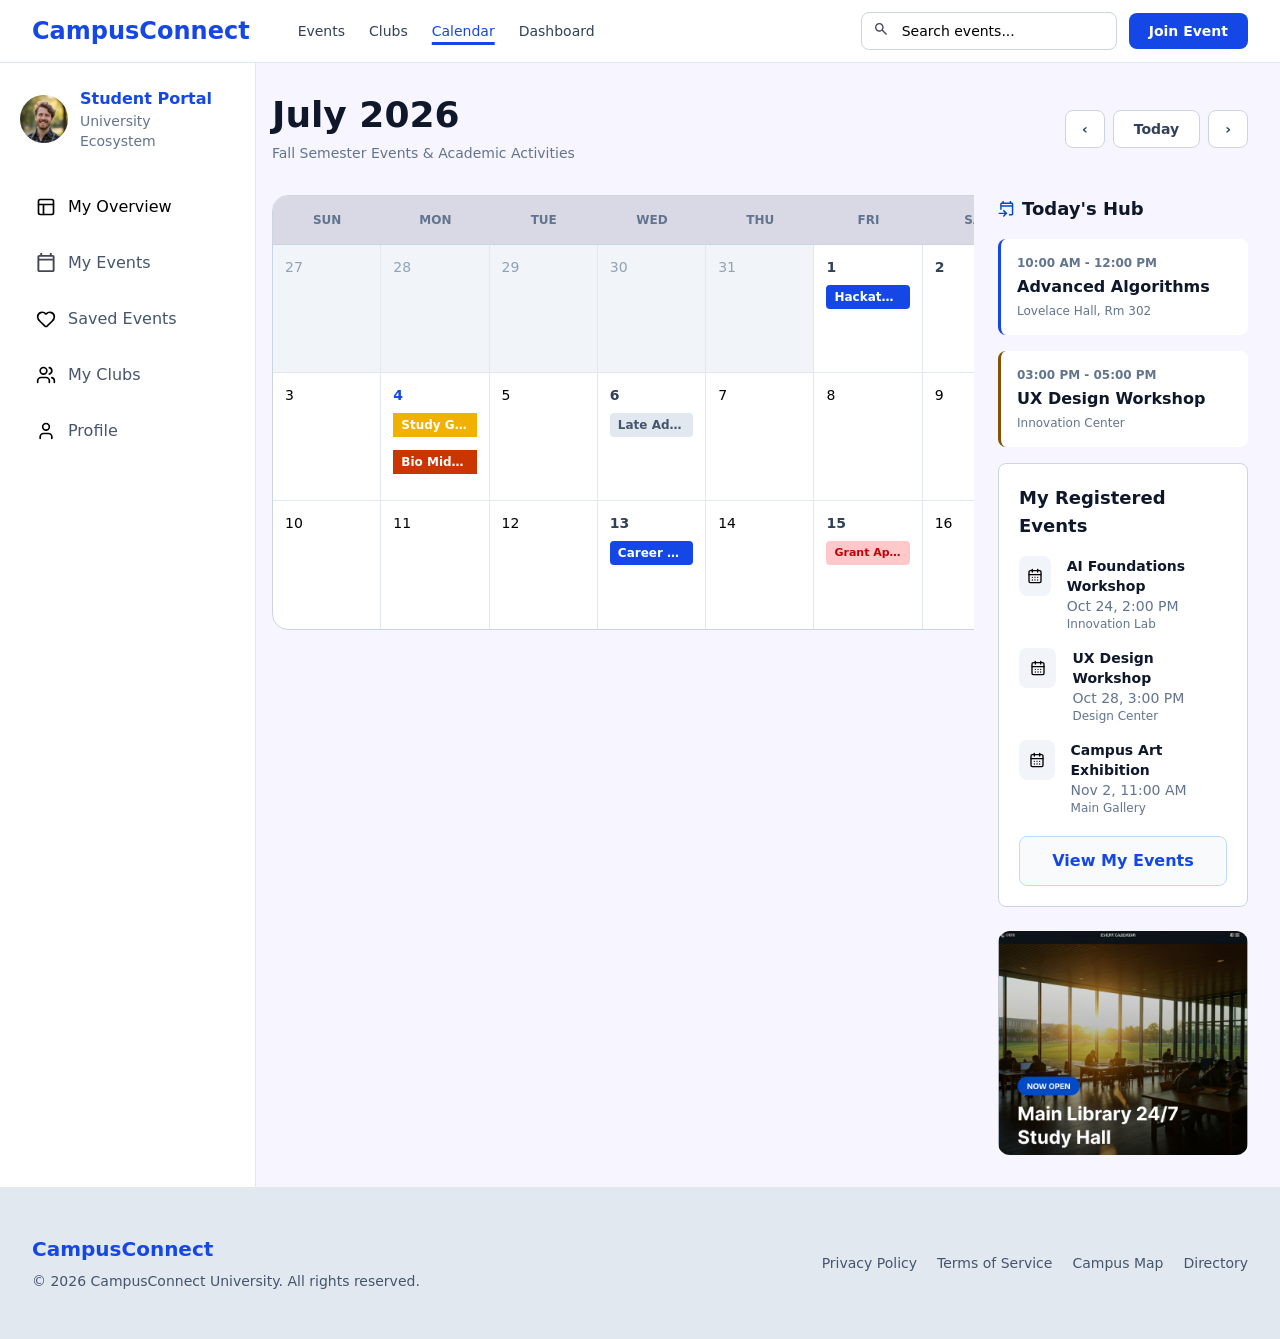
==== commit a690b53d: "clubs listing UI" ====
--- a/src/pages/calendar.html
+++ b/src/pages/calendar.html
@@ -17,7 +17,7 @@
                 <ul class="hidden md:flex gap-6 items-center">
                     <li><a href="./events.html" class="text-sm font-medium text-slate-700 hover:text-blue-700 ">Events</a></li>
                     <li><a href="./clubs.html" class="text-sm font-medium text-slate-700 hover:text-blue-700">Clubs</a></li>
-                    <li><a href="./calendar.html" class="text-sm font-medium text-slate-700 hover:text-blue-700">Calendar</a></li>
+                    <li><a href="./calendar.html" class="text-sm font-medium text-blue-700 underline underline-offset-6 decoration-3 decoration-blue-700">Calendar</a></li>
                     <li><a href="./dashboard.html" class="text-sm font-medium text-slate-700 hover:text-blue-700">Dashboard</a></li>
                 </ul>
                  
--- a/src/output.css
+++ b/src/output.css
@@ -15,6 +15,7 @@
     --color-yellow-100: oklch(97.3% 0.071 103.193);
     --color-yellow-400: oklch(85.2% 0.199 91.936);
     --color-yellow-500: oklch(79.5% 0.184 86.047);
+    --color-green-100: oklch(96.2% 0.044 156.743);
     --color-blue-50: oklch(97% 0.014 254.604);
     --color-blue-100: oklch(93.2% 0.032 255.585);
     --color-blue-200: oklch(88.2% 0.059 254.128);
@@ -35,7 +36,6 @@
     --color-slate-800: oklch(27.9% 0.041 260.031);
     --color-slate-900: oklch(20.8% 0.042 265.755);
     --color-slate-950: oklch(12.9% 0.042 264.695);
-    --color-black: #000;
     --color-white: #fff;
     --spacing: 0.25rem;
     --container-xs: 20rem;
@@ -44,7 +44,6 @@
     --container-xl: 36rem;
     --container-2xl: 42rem;
     --container-3xl: 48rem;
-    --container-4xl: 56rem;
     --container-5xl: 64rem;
     --container-7xl: 80rem;
     --text-xs: 0.75rem;
@@ -240,12 +239,12 @@
   .relative {
     position: relative;
   }
-  .top-1 {
-    top: var(--spacing);
-  }
   .top-1\/2 {
     top: calc(1 / 2 * 100%);
   }
+  .top-3 {
+    top: calc(var(--spacing) * 3);
+  }
   .top-4 {
     top: calc(var(--spacing) * 4);
   }
@@ -254,6 +253,9 @@
   }
   .top-7 {
     top: calc(var(--spacing) * 7);
+  }
+  .right-3 {
+    right: calc(var(--spacing) * 3);
   }
   .right-4 {
     right: calc(var(--spacing) * 4);
@@ -345,18 +347,12 @@
   .hidden {
     display: none;
   }
-  .inline {
-    display: inline;
-  }
   .inline-block {
     display: inline-block;
   }
   .inline-flex {
     display: inline-flex;
   }
-  .table {
-    display: table;
-  }
   .h-3 {
     height: calc(var(--spacing) * 3);
   }
@@ -399,9 +395,6 @@
   .h-48 {
     height: calc(var(--spacing) * 48);
   }
-  .h-56 {
-    height: calc(var(--spacing) * 56);
-  }
   .h-64 {
     height: calc(var(--spacing) * 64);
   }
@@ -414,21 +407,12 @@
   .h-px {
     height: 1px;
   }
-  .min-h-2 {
-    min-height: calc(var(--spacing) * 2);
-  }
-  .min-h-3 {
-    min-height: calc(var(--spacing) * 3);
-  }
   .min-h-24 {
     min-height: calc(var(--spacing) * 24);
   }
   .min-h-28 {
     min-height: calc(var(--spacing) * 28);
   }
-  .min-h-30 {
-    min-height: calc(var(--spacing) * 30);
-  }
   .min-h-screen {
     min-height: 100vh;
   }
@@ -510,15 +494,6 @@
   .max-w-xs {
     max-width: var(--container-xs);
   }
-  .min-w-30 {
-    min-width: calc(var(--spacing) * 30);
-  }
-  .min-w-32 {
-    min-width: calc(var(--spacing) * 32);
-  }
-  .min-w-35 {
-    min-width: calc(var(--spacing) * 35);
-  }
   .min-w-\[760px\] {
     min-width: 760px;
   }
@@ -528,18 +503,8 @@
   .flex-1 {
     flex: 1;
   }
-  .flex-shrink {
-    flex-shrink: 1;
-  }
   .shrink-0 {
     flex-shrink: 0;
-  }
-  .border-collapse {
-    border-collapse: collapse;
-  }
-  .-translate-y-1 {
-    --tw-translate-y: calc(var(--spacing) * -1);
-    translate: var(--tw-translate-x) var(--tw-translate-y);
   }
   .-translate-y-1\/2 {
     --tw-translate-y: calc(calc(1 / 2 * 100%) * -1);
@@ -551,9 +516,6 @@
   .cursor-pointer {
     cursor: pointer;
   }
-  .resize {
-    resize: both;
-  }
   .resize-none {
     resize: none;
   }
@@ -586,6 +548,9 @@
   }
   .justify-center {
     justify-content: center;
+  }
+  .justify-end {
+    justify-content: flex-end;
   }
   .gap-1 {
     gap: var(--spacing);
@@ -721,28 +686,13 @@
     border-bottom-style: var(--tw-border-style);
     border-bottom-width: 1px;
   }
-  .border-b-700 {
-    border-bottom-style: var(--tw-border-style);
-    border-bottom-width: 700px;
-  }
-  .border-l-1 {
-    border-left-style: var(--tw-border-style);
-    border-left-width: 1px;
-  }
   .border-l-3 {
     border-left-style: var(--tw-border-style);
     border-left-width: 3px;
   }
-  .border-l-4 {
-    border-left-style: var(--tw-border-style);
-    border-left-width: 4px;
-  }
   .border-\[\#855300\] {
     border-color: #855300;
   }
-  .border-\[\#\] {
-    border-color: #;
-  }
   .border-blue-200 {
     border-color: var(--color-blue-200);
   }
@@ -754,9 +704,6 @@
   }
   .border-slate-300 {
     border-color: var(--color-slate-300);
-  }
-  .border-slate-700 {
-    border-color: var(--color-slate-700);
   }
   .border-white {
     border-color: var(--color-white);
@@ -767,6 +714,9 @@
       border-color: color-mix(in oklab, var(--color-white) 20%, transparent);
     }
   }
+  .bg-\[\#7D2D00\] {
+    background-color: #7D2D00;
+  }
   .bg-\[\#BC4800\] {
     background-color: #BC4800;
   }
@@ -779,35 +729,23 @@
   .bg-\[\#F7F5FF\] {
     background-color: #F7F5FF;
   }
-  .bg-\[\#F7\] {
-    background-color: #F7;
-  }
   .bg-\[\#FAF8FF\] {
     background-color: #FAF8FF;
   }
+  .bg-\[\#FFDBCD\] {
+    background-color: #FFDBCD;
+  }
   .bg-\[\#FFEDD5\] {
     background-color: #FFEDD5;
   }
-  .bg-\[\#F\] {
-    background-color: #F;
-  }
-  .bg-\[\#\] {
-    background-color: #;
-  }
-  .bg-\[C3C6D7\] {
-    background-color: C3C6D7;
-  }
-  .bg-black {
-    background-color: var(--color-black);
-  }
-  .bg-blue-50 {
-    background-color: var(--color-blue-50);
-  }
   .bg-blue-100 {
     background-color: var(--color-blue-100);
   }
   .bg-blue-700 {
     background-color: var(--color-blue-700);
+  }
+  .bg-green-100 {
+    background-color: var(--color-green-100);
   }
   .bg-orange-100 {
     background-color: var(--color-orange-100);
@@ -911,6 +849,9 @@
   .px-10 {
     padding-inline: calc(var(--spacing) * 10);
   }
+  .px-12 {
+    padding-inline: calc(var(--spacing) * 12);
+  }
   .px-16 {
     padding-inline: calc(var(--spacing) * 16);
   }
@@ -940,6 +881,9 @@
   }
   .py-8 {
     padding-block: calc(var(--spacing) * 8);
+  }
+  .py-10 {
+    padding-block: calc(var(--spacing) * 10);
   }
   .py-12 {
     padding-block: calc(var(--spacing) * 12);
@@ -1052,9 +996,6 @@
   }
   .text-\[\#EA580C\] {
     color: #EA580C;
-  }
-  .text-\[11\] {
-    color: 11;
   }
   .text-blue-100 {
     color: var(--color-blue-100);
@@ -1128,6 +1069,15 @@
   .underline {
     text-decoration-line: underline;
   }
+  .decoration-blue-700 {
+    text-decoration-color: var(--color-blue-700);
+  }
+  .decoration-3 {
+    text-decoration-thickness: 3px;
+  }
+  .underline-offset-6 {
+    text-underline-offset: 6px;
+  }
   .shadow-lg {
     --tw-shadow: 0 10px 15px -3px var(--tw-shadow-color, rgb(0 0 0 / 0.1)), 0 4px 6px -4px var(--tw-shadow-color, rgb(0 0 0 / 0.1));
     box-shadow: var(--tw-inset-shadow), var(--tw-inset-ring-shadow), var(--tw-ring-offset-shadow), var(--tw-ring-shadow), var(--tw-shadow);
@@ -1135,12 +1085,6 @@
   .shadow-xl {
     --tw-shadow: 0 20px 25px -5px var(--tw-shadow-color, rgb(0 0 0 / 0.1)), 0 8px 10px -6px var(--tw-shadow-color, rgb(0 0 0 / 0.1));
     box-shadow: var(--tw-inset-shadow), var(--tw-inset-ring-shadow), var(--tw-ring-offset-shadow), var(--tw-ring-shadow), var(--tw-shadow);
-  }
-  .shadow-slate-300 {
-    --tw-shadow-color: oklch(86.9% 0.022 252.894);
-    @supports (color: color-mix(in lab, red, red)) {
-      --tw-shadow-color: color-mix(in oklab, var(--color-slate-300) var(--tw-shadow-alpha), transparent);
-    }
   }
   .shadow-slate-300\/50 {
     --tw-shadow-color: color-mix(in srgb, oklch(86.9% 0.022 252.894) 50%, transparent);
@@ -1148,9 +1092,8 @@
       --tw-shadow-color: color-mix(in oklab, color-mix(in oklab, var(--color-slate-300) 50%, transparent) var(--tw-shadow-alpha), transparent);
     }
   }
-  .outline {
-    outline-style: var(--tw-outline-style);
-    outline-width: 1px;
+  .filter {
+    filter: var(--tw-blur,) var(--tw-brightness,) var(--tw-contrast,) var(--tw-grayscale,) var(--tw-hue-rotate,) var(--tw-invert,) var(--tw-saturate,) var(--tw-sepia,) var(--tw-drop-shadow,);
   }
   .transition {
     transition-property: color, background-color, border-color, outline-color, text-decoration-color, fill, stroke, --tw-gradient-from, --tw-gradient-via, --tw-gradient-to, opacity, box-shadow, transform, translate, scale, rotate, filter, -webkit-backdrop-filter, backdrop-filter, display, content-visibility, overlay, pointer-events;
@@ -1441,29 +1384,9 @@
       grid-template-columns: repeat(5, minmax(0, 1fr));
     }
   }
-  .lg\:grid-cols-\[1fr_200px\] {
-    @media (width >= 64rem) {
-      grid-template-columns: 1fr 200px;
-    }
-  }
-  .lg\:grid-cols-\[1fr_250px\] {
-    @media (width >= 64rem) {
-      grid-template-columns: 1fr 250px;
-    }
-  }
-  .lg\:grid-cols-\[1fr_300px\] {
-    @media (width >= 64rem) {
-      grid-template-columns: 1fr 300px;
-    }
-  }
   .lg\:grid-cols-\[1fr_320px\] {
     @media (width >= 64rem) {
       grid-template-columns: 1fr 320px;
-    }
-  }
-  .lg\:grid-cols-\[1fr_400px\] {
-    @media (width >= 64rem) {
-      grid-template-columns: 1fr 400px;
     }
   }
   .lg\:grid-cols-\[240px_1fr\] {
@@ -1753,10 +1676,58 @@
   inherits: false;
   initial-value: 0 0 #0000;
 }
-@property --tw-outline-style {
-  syntax: "*";
-  inherits: false;
-  initial-value: solid;
+@property --tw-blur {
+  syntax: "*";
+  inherits: false;
+}
+@property --tw-brightness {
+  syntax: "*";
+  inherits: false;
+}
+@property --tw-contrast {
+  syntax: "*";
+  inherits: false;
+}
+@property --tw-grayscale {
+  syntax: "*";
+  inherits: false;
+}
+@property --tw-hue-rotate {
+  syntax: "*";
+  inherits: false;
+}
+@property --tw-invert {
+  syntax: "*";
+  inherits: false;
+}
+@property --tw-opacity {
+  syntax: "*";
+  inherits: false;
+}
+@property --tw-saturate {
+  syntax: "*";
+  inherits: false;
+}
+@property --tw-sepia {
+  syntax: "*";
+  inherits: false;
+}
+@property --tw-drop-shadow {
+  syntax: "*";
+  inherits: false;
+}
+@property --tw-drop-shadow-color {
+  syntax: "*";
+  inherits: false;
+}
+@property --tw-drop-shadow-alpha {
+  syntax: "<percentage>";
+  inherits: false;
+  initial-value: 100%;
+}
+@property --tw-drop-shadow-size {
+  syntax: "*";
+  inherits: false;
 }
 @property --tw-duration {
   syntax: "*";
@@ -1802,7 +1773,19 @@
       --tw-ring-offset-width: 0px;
       --tw-ring-offset-color: #fff;
       --tw-ring-offset-shadow: 0 0 #0000;
-      --tw-outline-style: solid;
+      --tw-blur: initial;
+      --tw-brightness: initial;
+      --tw-contrast: initial;
+      --tw-grayscale: initial;
+      --tw-hue-rotate: initial;
+      --tw-invert: initial;
+      --tw-opacity: initial;
+      --tw-saturate: initial;
+      --tw-sepia: initial;
+      --tw-drop-shadow: initial;
+      --tw-drop-shadow-color: initial;
+      --tw-drop-shadow-alpha: 100%;
+      --tw-drop-shadow-size: initial;
       --tw-duration: initial;
     }
   }
